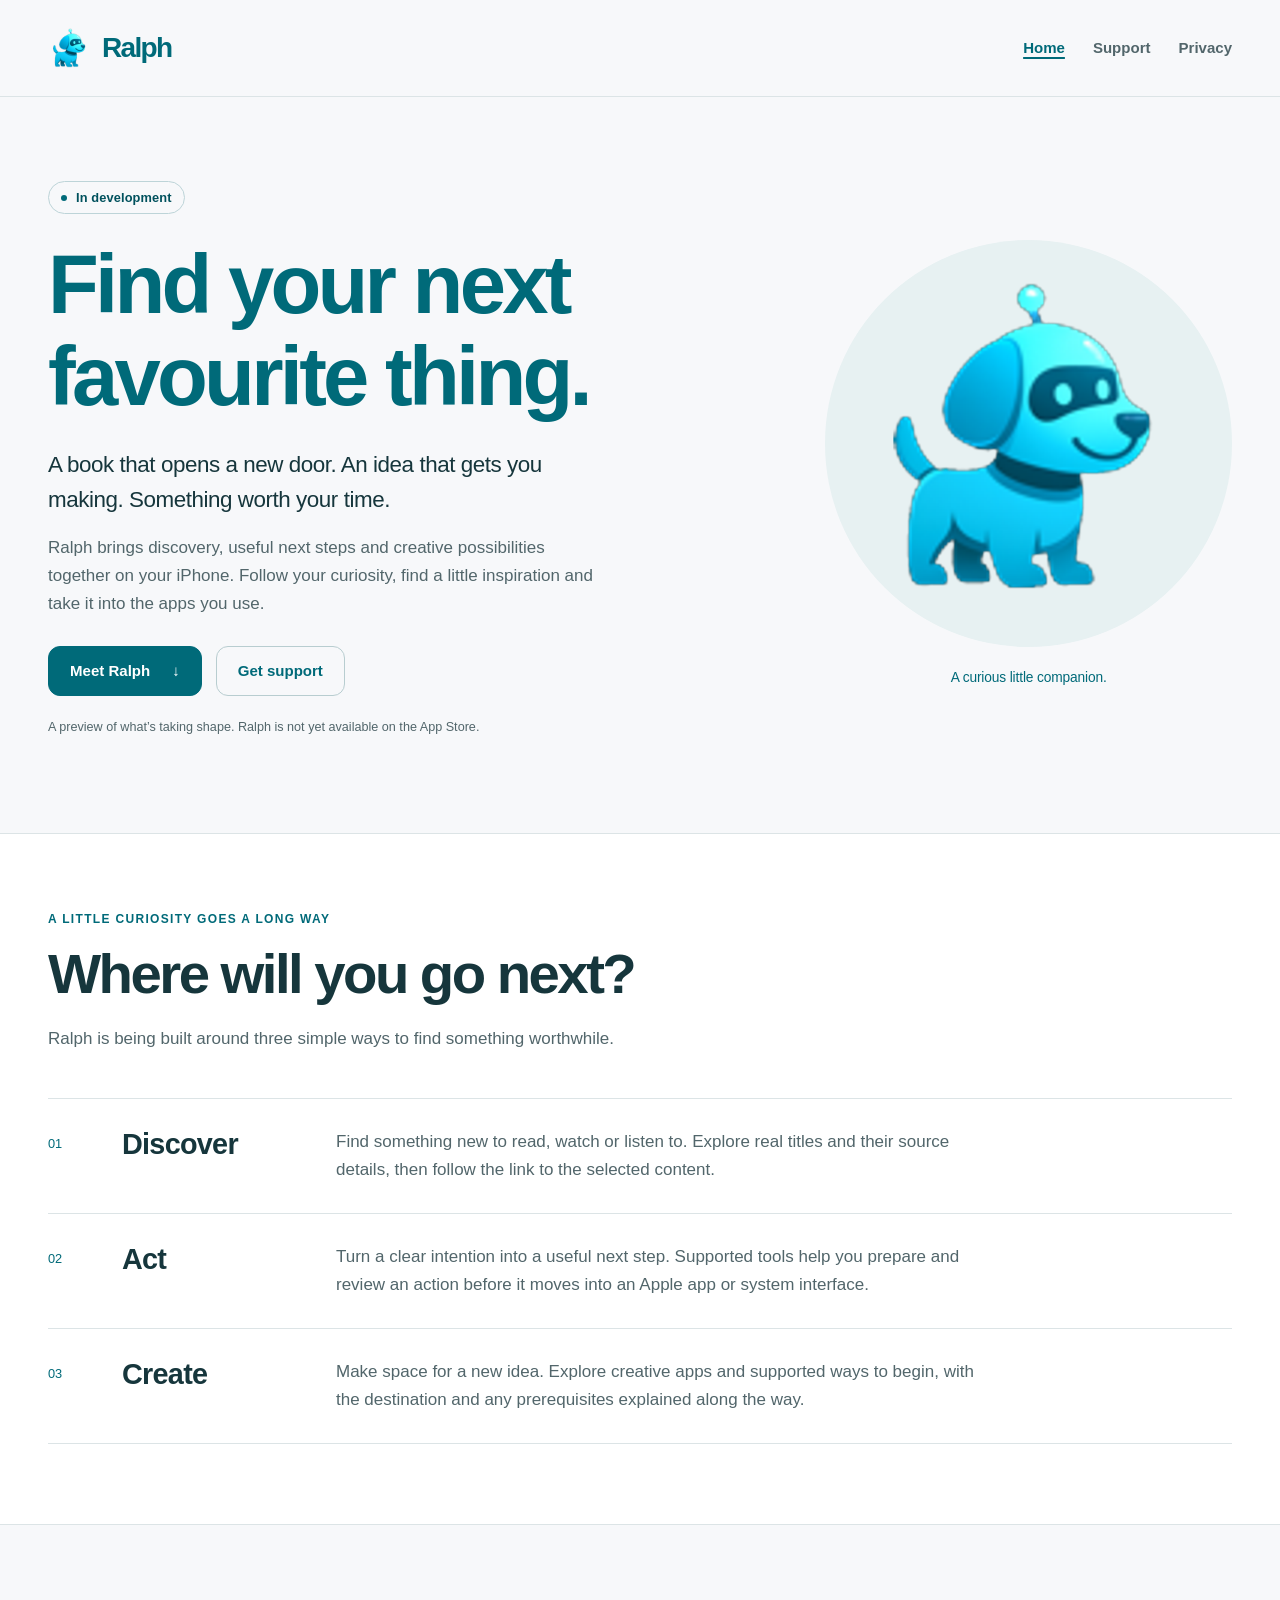
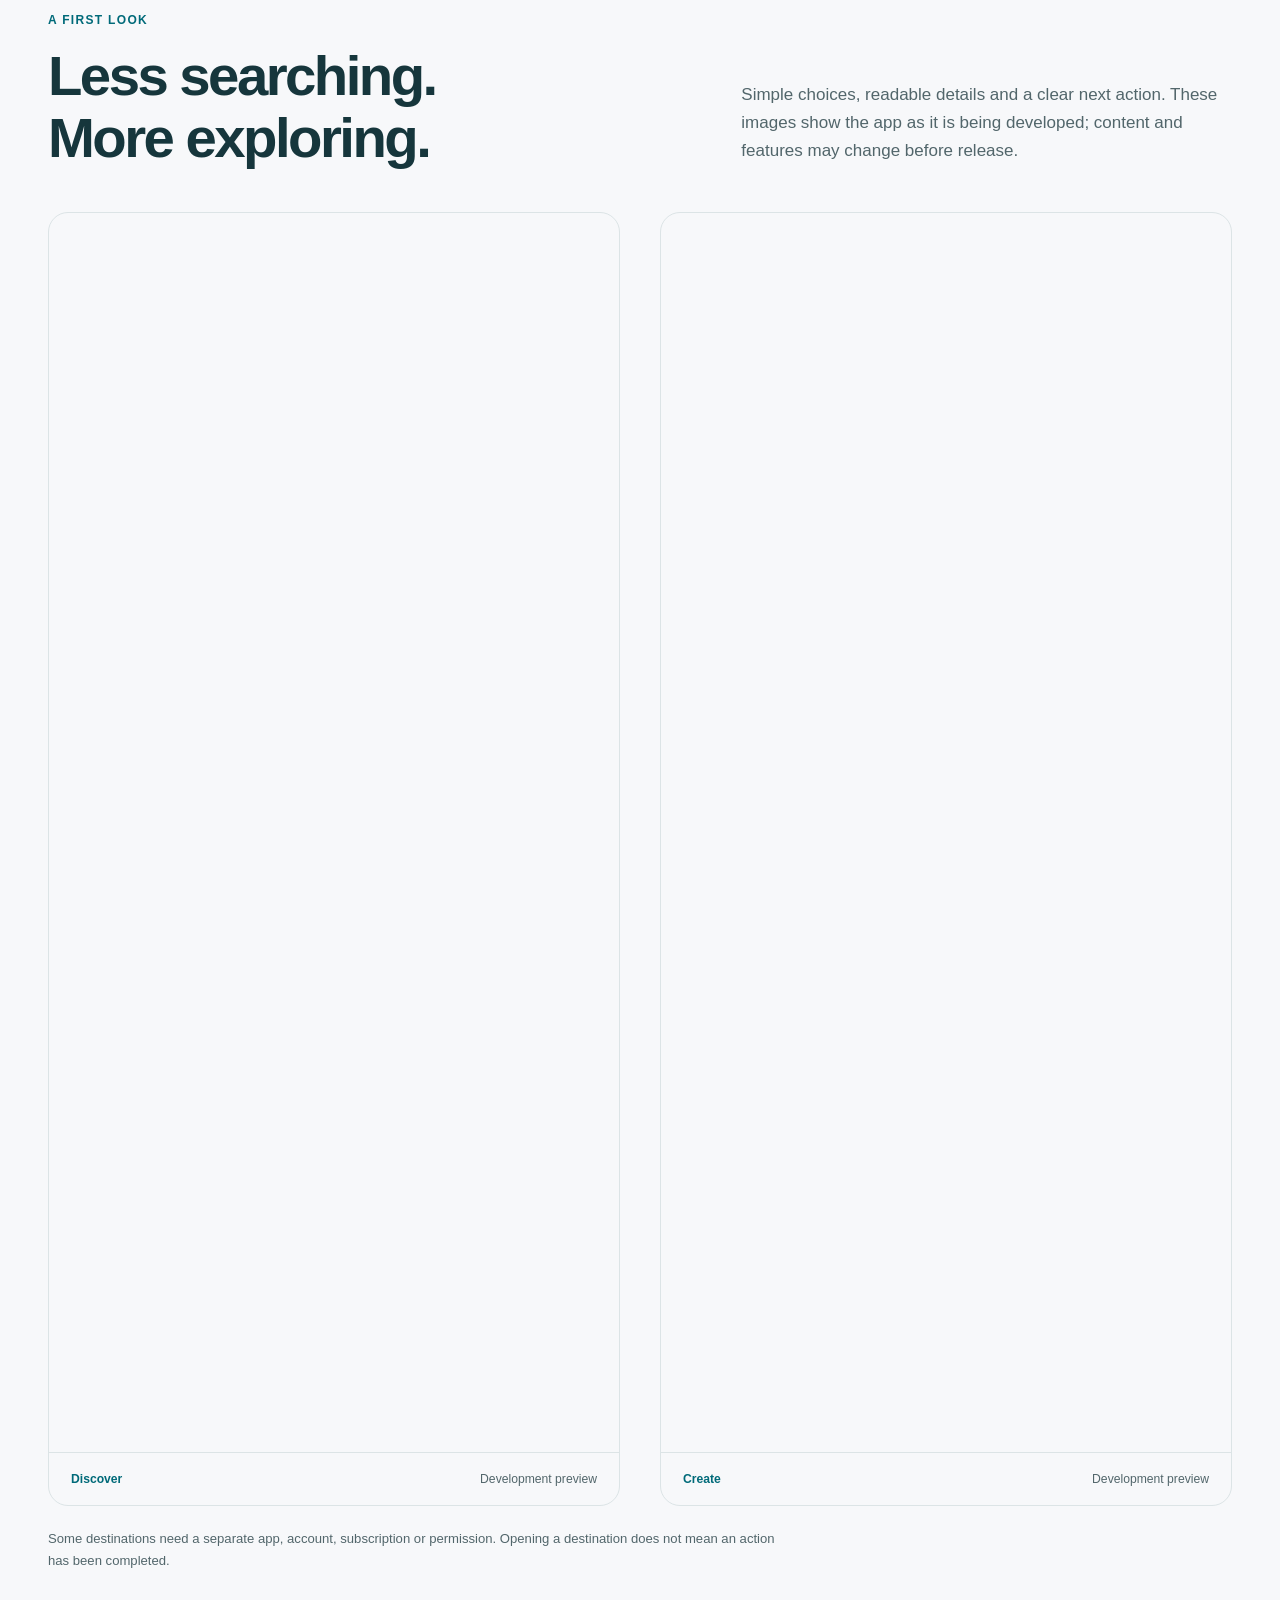
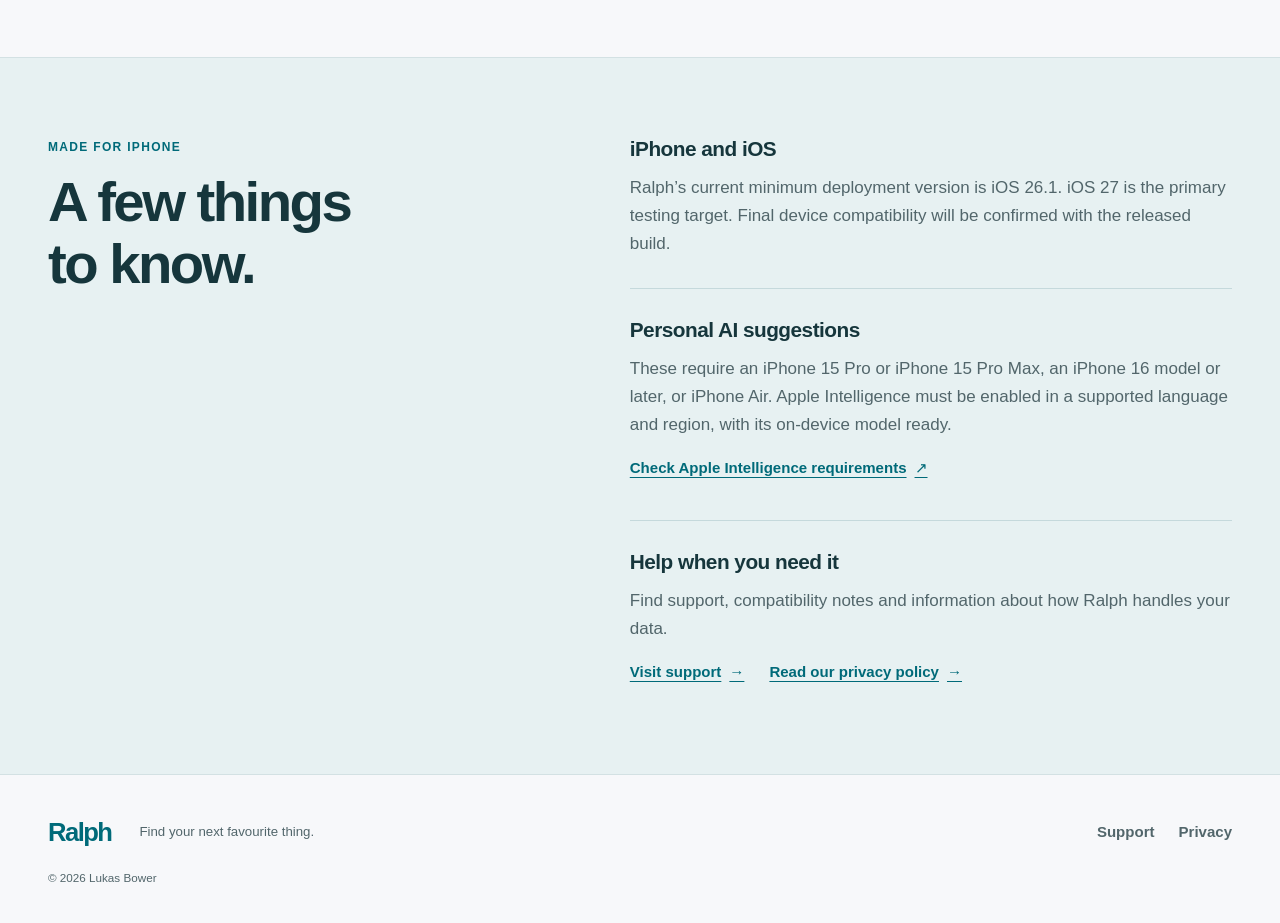
==== index.html @ ff12b62f "Create Ralph public website with support and privacy pages" ====
<!doctype html>
<!-- Author: Lukas Bower -->
<!-- Purpose: Introduce Ralph, its current development preview and iPhone requirements. -->
<!-- Copyright 2026 Lukas Bower -->
<html lang="en-AU">
<head>
  <meta charset="utf-8">
  <meta name="viewport" content="width=device-width, initial-scale=1">
  <meta name="description" content="Ralph helps you find your next favourite thing. Explore a preview of Discover, Act and Create for iPhone, with support and privacy information.">
  <meta name="theme-color" content="#006A79">
  <meta http-equiv="Content-Security-Policy" content="default-src 'self'; img-src 'self'; style-src 'self'; script-src 'none'; object-src 'none'; base-uri 'none'; form-action 'none'">
  <meta property="og:title" content="Ralph — Find your next favourite thing">
  <meta property="og:description" content="A little curiosity. A worthwhile discovery. Meet Ralph, an iPhone app in development.">
  <meta property="og:type" content="website">
  <meta property="og:url" content="https://lukeb-aidev.github.io/ralph-site/">
  <meta property="og:image" content="https://lukeb-aidev.github.io/ralph-site/assets/ralph-icon.png">
  <meta property="og:image:alt" content="Ralph’s friendly teal robot puppy">
  <link rel="canonical" href="https://lukeb-aidev.github.io/ralph-site/">
  <link rel="icon" type="image/png" href="assets/ralph-icon.png">
  <link rel="stylesheet" href="assets/styles.css">
  <title>Ralph — Find your next favourite thing</title>
</head>
<body>
  <a class="skip-link" href="#main">Skip to content</a>
  <header class="site-header">
    <div class="shell header-inner">
      <a class="brand" href="./" aria-label="Ralph home">
        <img src="assets/ralph-icon.png" width="44" height="44" alt="">
        <span>Ralph</span>
      </a>
      <nav class="nav" aria-label="Main navigation">
        <a href="./" aria-current="page">Home</a>
        <a href="support/">Support</a>
        <a href="privacy/">Privacy</a>
      </nav>
    </div>
  </header>

  <main id="main">
    <section class="hero shell" aria-labelledby="hero-title">
      <div class="hero-copy">
        <span class="status"><span aria-hidden="true"></span> In development</span>
        <h1 id="hero-title">Find your next<br class="desktop-break"> favourite thing.</h1>
        <p class="lede">A book that opens a new door. An idea that gets you making. Something worth your time.</p>
        <p class="hero-description">Ralph brings discovery, useful next steps and creative possibilities together on your iPhone. Follow your curiosity, find a little inspiration and take it into the apps you use.</p>
        <div class="actions">
          <a class="button" href="#explore">Meet Ralph <span aria-hidden="true">↓</span></a>
          <a class="button button-secondary" href="support/">Get support</a>
        </div>
        <p class="release-note">A preview of what’s taking shape. Ralph is not yet available on the App Store.</p>
      </div>
      <div class="hero-art">
        <div class="mascot-disc">
          <img src="assets/ralph-mascot.png" width="1024" height="1024" alt="Ralph, a cheerful teal robot puppy" fetchpriority="high">
        </div>
        <p>A curious little companion.</p>
      </div>
    </section>

    <section class="explore-section" id="explore" aria-labelledby="explore-title">
      <div class="shell">
        <div class="section-intro">
          <p class="eyebrow">A little curiosity goes a long way</p>
          <h2 id="explore-title">Where will you go next?</h2>
          <p>Ralph is being built around three simple ways to find something worthwhile.</p>
        </div>
        <div class="journey-list">
          <article class="journey">
            <span class="journey-number" aria-hidden="true">01</span>
            <h3>Discover</h3>
            <p>Find something new to read, watch or listen to. Explore real titles and their source details, then follow the link to the selected content.</p>
          </article>
          <article class="journey">
            <span class="journey-number" aria-hidden="true">02</span>
            <h3>Act</h3>
            <p>Turn a clear intention into a useful next step. Supported tools help you prepare and review an action before it moves into an Apple app or system interface.</p>
          </article>
          <article class="journey">
            <span class="journey-number" aria-hidden="true">03</span>
            <h3>Create</h3>
            <p>Make space for a new idea. Explore creative apps and supported ways to begin, with the destination and any prerequisites explained along the way.</p>
          </article>
        </div>
      </div>
    </section>

    <section class="preview-section shell" aria-labelledby="preview-title">
      <div class="section-intro preview-intro">
        <div>
          <p class="eyebrow">A first look</p>
          <h2 id="preview-title">Less searching.<br>More exploring.</h2>
        </div>
        <p>Simple choices, readable details and a clear next action. These images show the app as it is being developed; content and features may change before release.</p>
      </div>
      <div class="preview-grid">
        <figure class="preview-panel">
          <img src="assets/discover-preview.png" width="1320" height="2868" alt="Development preview of Ralph’s Discover screen, showing Italian learning books with source details and links to Apple Books." loading="lazy" decoding="async">
          <figcaption><span>Discover</span> <span>Development preview</span></figcaption>
        </figure>
        <figure class="preview-panel">
          <img src="assets/create-preview.png" width="1320" height="2868" alt="Development preview of Ralph’s Create screen, showing creative apps including Apple Invites, with destinations and prerequisites." loading="lazy" decoding="async">
          <figcaption><span>Create</span> <span>Development preview</span></figcaption>
        </figure>
      </div>
      <p class="preview-note">Some destinations need a separate app, account, subscription or permission. Opening a destination does not mean an action has been completed.</p>
    </section>

    <section class="requirements-section" aria-labelledby="requirements-title">
      <div class="shell requirements-layout">
        <div>
          <p class="eyebrow">Made for iPhone</p>
          <h2 id="requirements-title">A few things<br>to know.</h2>
        </div>
        <div class="requirements-copy">
          <div class="requirement">
            <h3>iPhone and iOS</h3>
            <p>Ralph’s current minimum deployment version is iOS 26.1. iOS 27 is the primary testing target. Final device compatibility will be confirmed with the released build.</p>
          </div>
          <div class="requirement">
            <h3>Personal AI suggestions</h3>
            <p>These require an iPhone 15 Pro or iPhone 15 Pro Max, an iPhone 16 model or later, or iPhone Air. Apple Intelligence must be enabled in a supported language and region, with its on-device model ready.</p>
            <a class="text-link" href="https://support.apple.com/en-us/121115">Check Apple Intelligence requirements <span aria-hidden="true">↗</span></a>
          </div>
          <div class="requirement">
            <h3>Help when you need it</h3>
            <p>Find support, compatibility notes and information about how Ralph handles your data.</p>
            <div class="inline-links"><a class="text-link" href="support/">Visit support <span aria-hidden="true">→</span></a><a class="text-link" href="privacy/">Read our privacy policy <span aria-hidden="true">→</span></a></div>
          </div>
        </div>
      </div>
    </section>
  </main>

  <footer class="site-footer">
    <div class="shell footer-inner">
      <a class="brand" href="./" aria-label="Ralph home"><span>Ralph</span></a>
      <p>Find your next favourite thing.</p>
      <nav aria-label="Footer navigation"><a href="support/">Support</a><a href="privacy/">Privacy</a></nav>
      <small>© 2026 Lukas Bower</small>
    </div>
  </footer>
</body>
</html>
---- assets/styles.css ----
/* Author: Lukas Bower */
/* Purpose: Present Ralph’s responsive, accessible public information site in its native teal identity. */
/* Copyright 2026 Lukas Bower */

:root {
  color-scheme: light;
  --teal: #006a79;
  --teal-dark: #00515d;
  --ink: #16363c;
  --muted: #52666b;
  --paper: #f7f8fa;
  --line: #dce4e6;
  --wash: #e7f1f2;
  --white: #fff;
  font-family: -apple-system, BlinkMacSystemFont, "Segoe UI", sans-serif;
  font-synthesis: none;
  text-rendering: optimizeLegibility;
  -webkit-font-smoothing: antialiased;
}

* { box-sizing: border-box; }
html { scroll-behavior: smooth; scroll-padding-top: 24px; }
body { margin: 0; background: var(--paper); color: var(--ink); font-size: 17px; line-height: 1.65; }
img { display: block; max-width: 100%; height: auto; }
a { color: var(--teal); text-underline-offset: 0.24em; }
a:hover { color: var(--teal-dark); }
a:focus-visible, summary:focus-visible { outline: 3px solid var(--teal); outline-offset: 5px; border-radius: 3px; }
button, input, textarea { font: inherit; }
h1, h2, h3, p, figure { margin: 0; }
h1, h2, h3 { letter-spacing: -0.045em; line-height: 1.1; }
h1 { font-size: clamp(3.15rem, 6.5vw, 5.55rem); font-weight: 740; color: var(--teal); }
h2 { font-size: clamp(2.2rem, 4.4vw, 3.65rem); font-weight: 700; }
h3 { font-size: 1.3rem; font-weight: 650; letter-spacing: -0.025em; }
.shell { width: min(1200px, calc(100% - 96px)); margin-inline: auto; }
.skip-link { position: absolute; z-index: 10; top: 8px; left: 8px; transform: translateY(-180%); background: var(--white); padding: 12px 20px; font-weight: 650; border: 2px solid var(--teal); border-radius: 10px; }
.skip-link:focus { transform: translateY(0); }

.site-header { border-bottom: 1px solid var(--line); }
.header-inner { display: flex; align-items: center; justify-content: space-between; gap: 24px; min-height: 96px; }
.brand { display: inline-flex; align-items: center; gap: 10px; flex-shrink: 0; min-height: 44px; text-decoration: none; font-size: 1.75rem; font-weight: 730; letter-spacing: -0.06em; }
.brand img { width: 44px; height: 44px; object-fit: contain; }
.nav { display: flex; gap: 28px; align-items: center; }
.nav a, .site-footer nav a { display: inline-flex; align-items: center; min-height: 44px; text-decoration: none; font-size: 0.94rem; font-weight: 550; color: var(--muted); }
.nav a:hover, .site-footer nav a:hover { color: var(--teal); text-decoration: underline; }
.nav a[aria-current="page"] { color: var(--teal); text-decoration: underline; text-decoration-thickness: 2px; }

.hero { display: grid; grid-template-columns: 1.5fr 0.85fr; align-items: center; gap: 60px; padding-block: 84px 96px; }
.status { display: inline-flex; gap: 9px; align-items: center; color: var(--teal-dark); font-size: 0.8rem; font-weight: 650; padding: 5px 12px; border: 1px solid #bdd4d8; border-radius: 999px; letter-spacing: 0.01em; }
.status > span { width: 6px; height: 6px; background: var(--teal); border-radius: 50%; }
.hero h1 { margin-top: 25px; }
.lede { font-size: clamp(1.15rem, 1.9vw, 1.4rem); color: var(--ink); line-height: 1.55; letter-spacing: -0.02em; }
.hero .lede { margin-top: 26px; max-width: 560px; }
.hero-description { max-width: 550px; color: var(--muted); margin-top: 16px; }
.actions { display: flex; align-items: center; flex-wrap: wrap; gap: 14px; margin-top: 28px; }
.button { display: inline-flex; align-items: center; justify-content: center; gap: 22px; min-height: 50px; padding: 10px 21px; border: 1px solid var(--teal); background: var(--teal); color: var(--white); border-radius: 12px; font-size: 0.94rem; line-height: 1.4; font-weight: 650; text-decoration: none; }
.button:hover { color: var(--white); background: var(--teal-dark); border-color: var(--teal-dark); }
.button-secondary { background: transparent; border-color: #b8cdd0; color: var(--teal); }
.button-secondary:hover { background: var(--wash); border-color: var(--teal); color: var(--teal-dark); }
.release-note { margin-top: 21px; color: var(--muted); font-size: 0.79rem; max-width: 475px; line-height: 1.6; }
.hero-art { margin-top: 12px; text-align: center; }
.mascot-disc { background: var(--wash); border-radius: 50%; width: 100%; aspect-ratio: 1; display: grid; place-items: center; }
.mascot-disc img { width: 86%; margin-top: -3%; }
.hero-art p { color: var(--teal); font-size: 0.86rem; letter-spacing: -0.01em; margin-top: 20px; }

.explore-section { background: var(--white); padding-block: 76px 80px; border-block: 1px solid var(--line); }
.eyebrow { color: var(--teal); font-size: 0.75rem; font-weight: 700; text-transform: uppercase; letter-spacing: 0.11em; line-height: 1.6; margin-bottom: 14px; }
.section-intro > p:last-child { max-width: 620px; margin-top: 20px; color: var(--muted); }
.journey-list { margin-top: 45px; }
.journey { display: grid; grid-template-columns: 50px 190px 1fr; align-items: start; gap: 24px; padding-block: 29px; border-top: 1px solid var(--line); }
.journey:last-child { border-bottom: 1px solid var(--line); }
.journey-number { font-size: 0.8rem; color: var(--teal); padding-top: 5px; font-variant-numeric: tabular-nums; }
.journey h3 { font-size: 1.8rem; font-weight: 620; padding-top: 1px; }
.journey p { color: var(--muted); max-width: 640px; }

.preview-section { padding-block: 86px; }
.preview-intro { display: grid; grid-template-columns: 1fr 0.8fr; align-items: end; gap: 80px; }
.preview-intro > p:last-child { margin: 0 0 3px; }
.preview-grid { display: grid; grid-template-columns: 1fr 1fr; gap: 40px; margin-top: 44px; }
.preview-panel { overflow: hidden; border: 1px solid var(--line); border-radius: 20px; background: var(--paper); }
.preview-panel img { width: 100%; }
.preview-panel figcaption { display: flex; justify-content: space-between; align-items: center; gap: 12px; padding: 16px 22px; border-top: 1px solid var(--line); font-size: 0.76rem; color: var(--muted); }
.preview-panel figcaption span:first-child { font-weight: 650; color: var(--teal); }
.preview-note { color: var(--muted); font-size: 0.82rem; max-width: 740px; margin-top: 22px; }

.requirements-section { background: var(--wash); padding-block: 80px; border-block: 1px solid #d3e1e3; }
.requirements-layout { display: grid; grid-template-columns: 0.8fr 1fr; gap: 100px; }
.requirement + .requirement { margin-top: 30px; padding-top: 30px; border-top: 1px solid #c5d9dc; }
.requirement p { color: var(--muted); margin-top: 13px; }
.text-link { display: inline-flex; align-items: center; gap: 8px; min-height: 44px; padding-block: 8px; font-size: 0.94rem; font-weight: 600; line-height: 1.5; }
.requirement .text-link { margin-top: 7px; }
.inline-links { display: flex; gap: 12px 25px; flex-wrap: wrap; }

.site-footer { padding-block: 35px; }
.footer-inner { display: flex; align-items: center; flex-wrap: wrap; gap: 14px 28px; }
.site-footer .brand { font-size: 1.6rem; }
.site-footer p { font-size: 0.83rem; color: var(--muted); margin-right: auto; }
.site-footer nav { display: flex; gap: 24px; }
.site-footer small { width: 100%; color: var(--muted); font-size: 0.73rem; }

/* Shared support and privacy page structure. */
.page-hero { max-width: 820px; padding-block: 70px 48px; }
.page-hero h1 { font-size: clamp(2.8rem, 5.5vw, 4.5rem); }
.page-hero .lede { max-width: 710px; margin-top: 23px; }
.page-hero .status { margin-bottom: 22px; }
.content-layout { display: grid; grid-template-columns: minmax(0, 2fr) minmax(240px, 1fr); align-items: start; gap: 64px; padding-bottom: 80px; }
.prose { max-width: 800px; }
.prose > * + * { margin-top: 20px; }
.prose h2 { font-size: 1.9rem; line-height: 1.2; margin-top: 44px; }
.prose h3 { margin-top: 30px; }
.prose h2:first-child, .prose h3:first-child { margin-top: 0; }
.prose p, .prose li { color: var(--muted); }
.prose ul, .prose ol { padding-left: 23px; }
.prose li + li { margin-top: 9px; }
.prose strong { color: var(--ink); font-weight: 650; }
.prose a { overflow-wrap: anywhere; }
.prose hr { border: 0; border-top: 1px solid var(--line); margin-block: 36px; }
.support-card { padding: 28px; border: 1px solid #c7dadd; background: var(--wash); border-radius: 16px; }
.support-card + .support-card { margin-top: 20px; }
.support-card h2 { font-size: 1.5rem; }
.support-card p { margin-top: 14px; color: var(--muted); font-size: 0.94rem; }
.support-card .button { margin-top: 20px; }
.support-card .text-link { margin-top: 8px; }
.support-card ul { padding-left: 20px; font-size: 0.94rem; color: var(--muted); }
.support-card li + li { margin-top: 8px; }
.updated { font-size: 0.8rem; color: var(--muted); margin-top: 20px; }

@media (min-width: 1500px) { .hero { padding-block: 105px 115px; } }
@media (max-width: 1050px) {
  .shell { width: calc(100% - 64px); }
  .hero { gap: 32px; grid-template-columns: 1.6fr 0.9fr; padding-block: 68px 76px; }
  h1 { font-size: clamp(3rem, 6.8vw, 4.7rem); }
  .journey { grid-template-columns: 40px 155px 1fr; gap: 20px; }
  .preview-intro, .requirements-layout { gap: 48px; }
  .preview-grid { gap: 25px; }
  .content-layout { gap: 34px; }
}
@media (max-width: 760px) {
  .shell { width: calc(100% - 40px); }
  .header-inner { min-height: 82px; gap: 15px; }
  .brand { font-size: 1.55rem; gap: 6px; }
  .brand img { width: 36px; height: 36px; }
  .nav { gap: 17px; }
  .nav a { font-size: 0.84rem; }
  .hero { grid-template-columns: 1fr; gap: 38px; padding-block: 47px 55px; }
  h1 { font-size: clamp(3rem, 9.7vw, 4.8rem); max-width: 630px; }
  .hero .lede { margin-top: 23px; font-size: 1.18rem; }
  .hero-description { max-width: 600px; }
  .hero-art { display: flex; align-items: center; justify-content: flex-start; gap: 23px; margin: 0; }
  .mascot-disc { width: 124px; flex-shrink: 0; }
  .hero-art p { max-width: 120px; margin: 0; text-align: left; font-size: 0.9rem; }
  .explore-section { padding-block: 53px 56px; }
  .section-intro > p:last-child { margin-top: 18px; }
  .journey-list { margin-top: 29px; }
  .journey { grid-template-columns: 32px 1fr; gap: 10px 12px; padding-block: 24px; }
  .journey h3 { font-size: 1.65rem; }
  .journey p { grid-column: 2; }
  .preview-section { padding-block: 56px; }
  .preview-intro { grid-template-columns: 1fr; gap: 22px; }
  .preview-grid { gap: 20px; margin-top: 29px; }
  .preview-panel { border-radius: 14px; }
  .preview-panel figcaption { flex-direction: column; align-items: flex-start; gap: 2px; padding: 13px; font-size: 0.7rem; }
  .requirements-section { padding-block: 54px; }
  .requirements-layout { grid-template-columns: 1fr; gap: 32px; }
  .requirements-layout h2 br { display: none; }
  .requirement + .requirement { margin-top: 24px; padding-top: 24px; }
  .footer-inner { gap: 8px 18px; }
  .site-footer p { flex: 1; }
  .site-footer nav { width: 100%; gap: 25px; }
  .site-footer small { margin-top: 4px; }
  .page-hero { padding-block: 47px 35px; }
  .content-layout { grid-template-columns: 1fr; gap: 35px; padding-bottom: 55px; }
  .support-card { padding: 24px; }
}
@media (max-width: 430px) {
  body { font-size: 16px; }
  .shell { width: calc(100% - 36px); }
  .header-inner { flex-wrap: wrap; justify-content: center; gap: 0 20px; padding-block: 12px 9px; }
  .header-inner .brand { margin-right: auto; }
  .nav { gap: 16px; }
  .nav a { font-size: 0.8rem; }
  .brand { font-size: 1.45rem; }
  .brand img { width: 30px; height: 30px; }
  .hero { padding-top: 36px; }
  .hero h1 { font-size: clamp(2.8rem, 10.1vw, 3.5rem); margin-top: 23px; }
  .desktop-break { display: none; }
  .actions { gap: 12px; }
  .button { padding-inline: 17px; }
  .preview-grid { grid-template-columns: 1fr; gap: 25px; }
  .preview-panel figcaption { flex-direction: row; align-items: center; font-size: 0.75rem; padding: 15px 18px; }
  .site-footer p { flex-basis: 100%; order: 1; }
  .site-footer nav { width: auto; margin-left: auto; }
  .site-footer small { order: 2; }
}
@media (prefers-reduced-motion: reduce) { html { scroll-behavior: auto; } }
@media print {
  .site-header, .site-footer, .actions, .hero-art, .preview-section, .skip-link { display: none; }
  body { background: white; color: black; }
  .shell { width: 100%; }
  .hero, .explore-section, .requirements-section, .page-hero { padding-block: 24px; }
  .hero, .requirements-layout, .content-layout { display: block; }
  .requirements-copy { margin-top: 25px; }
  a { color: black; }
}
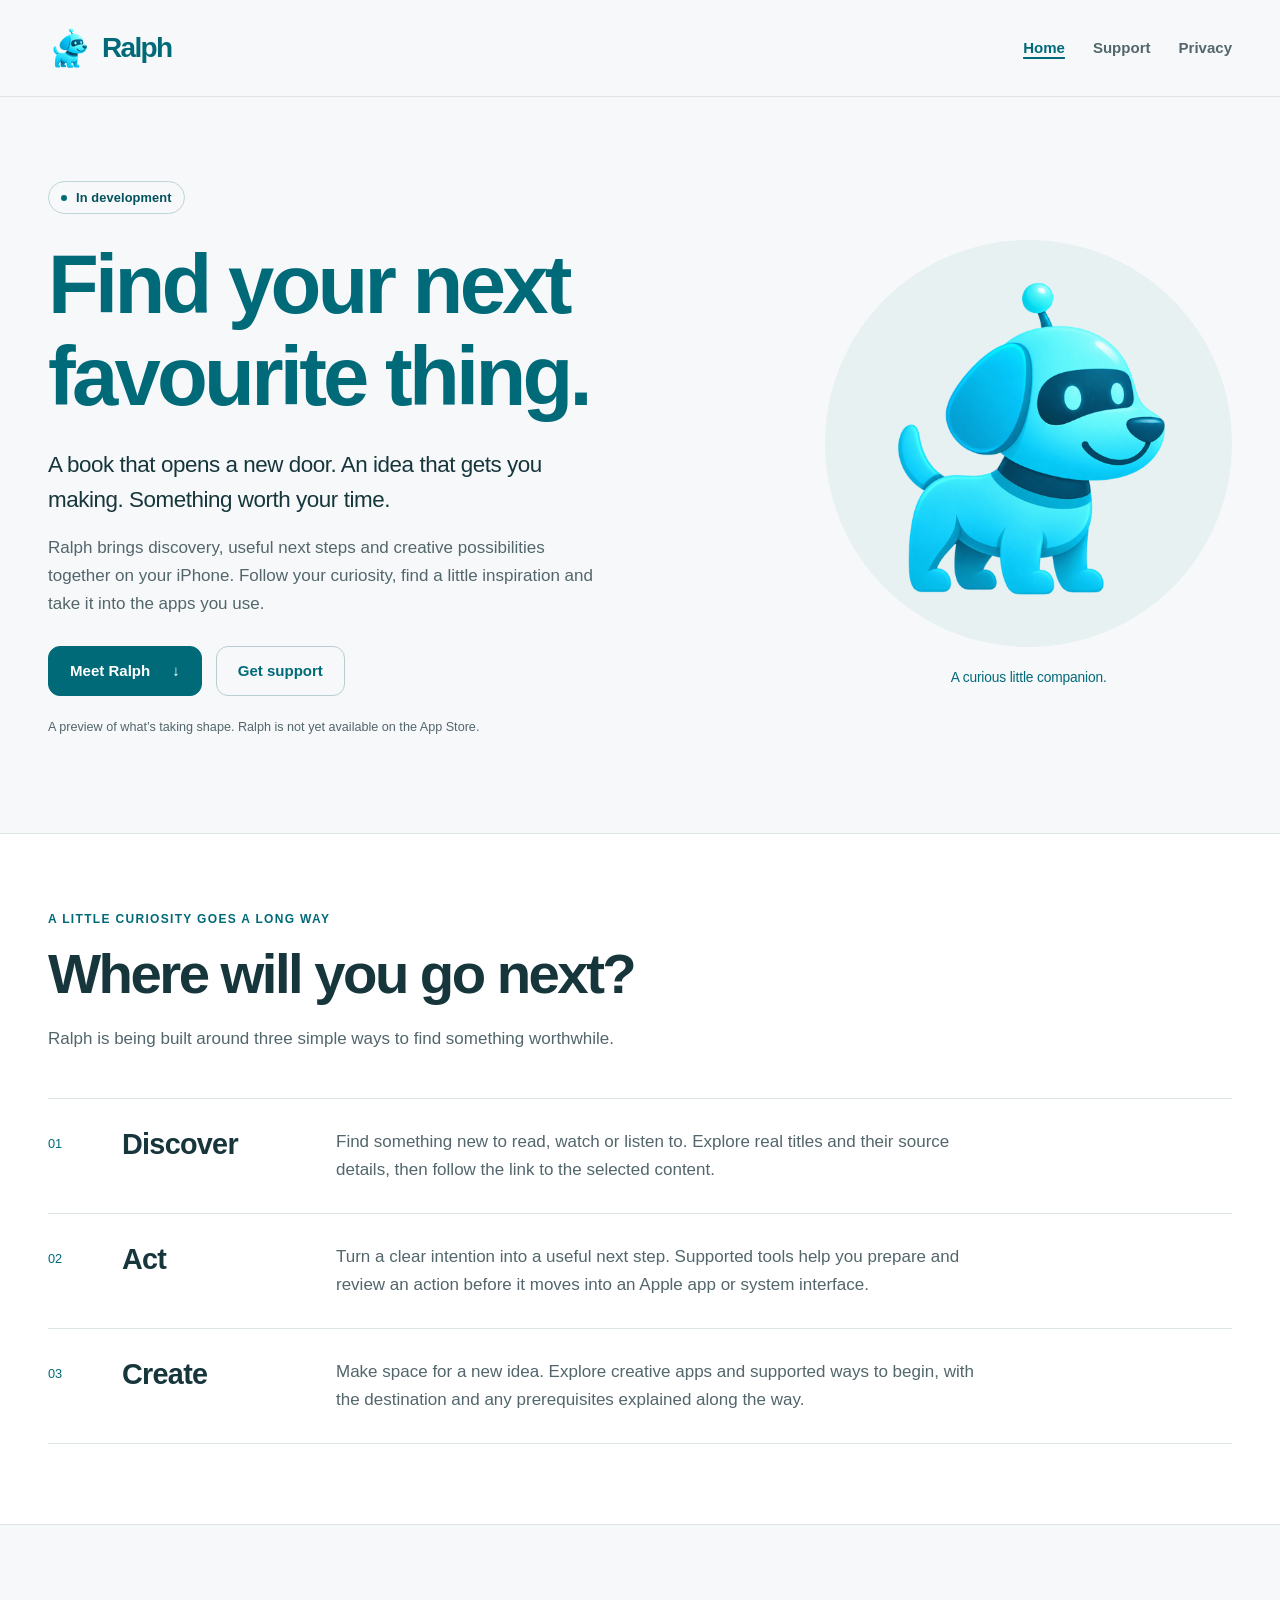
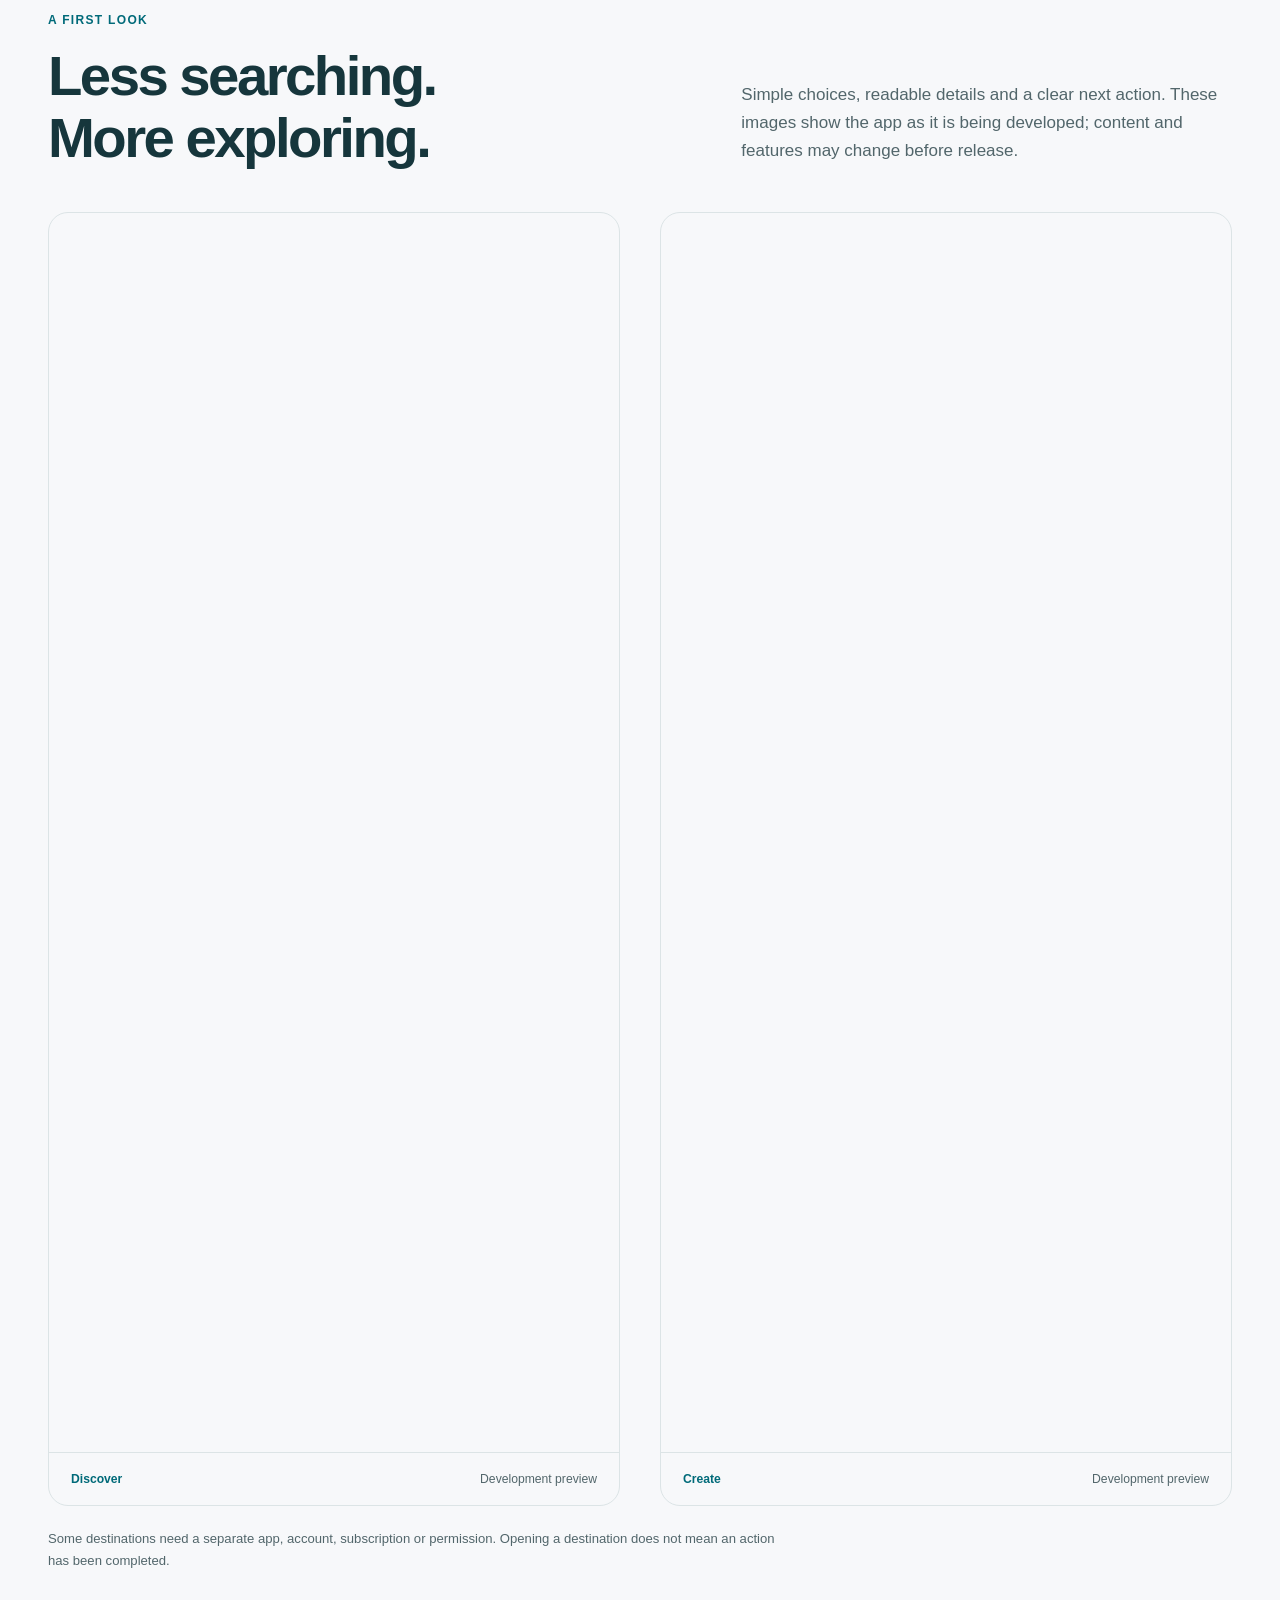
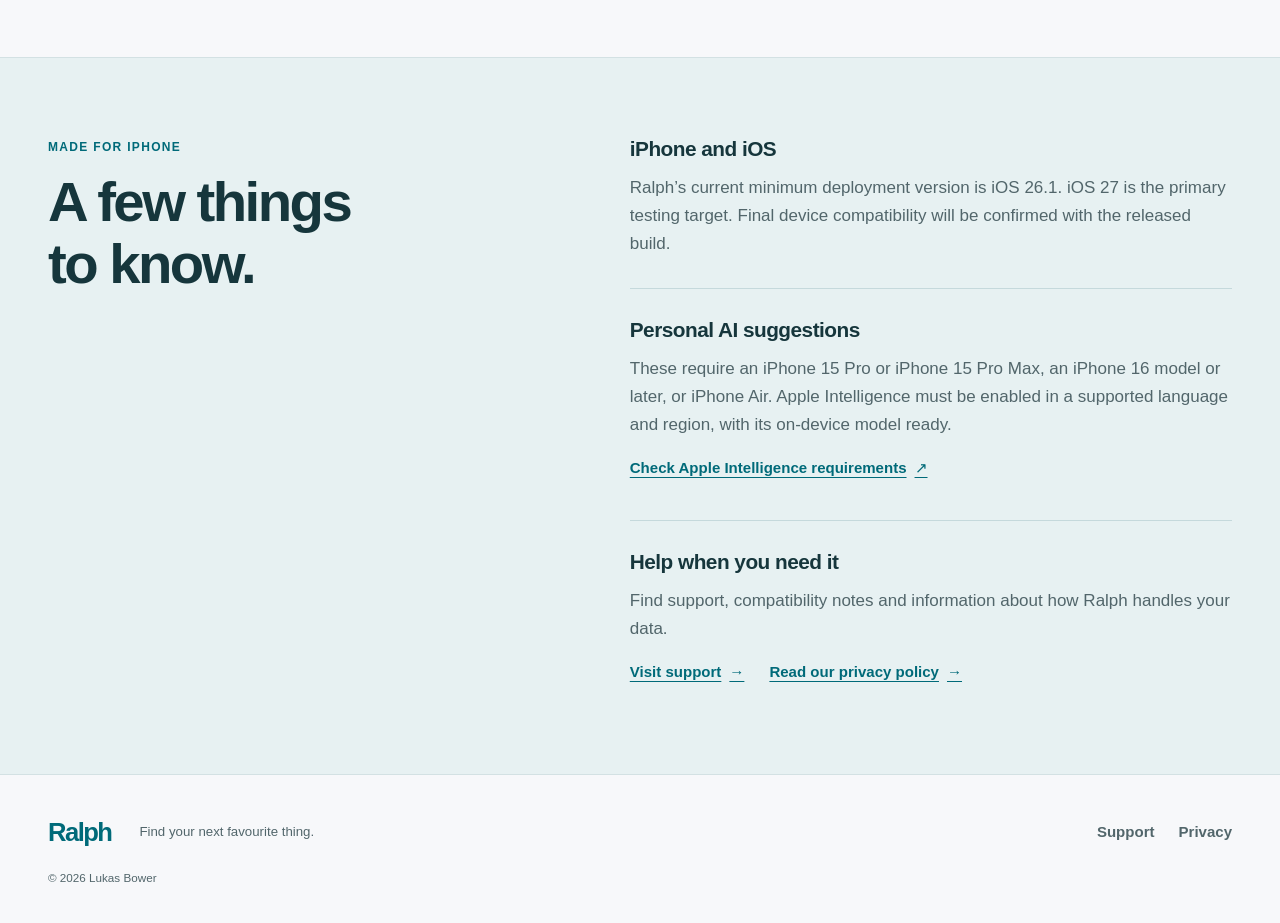
==== commit d4473e88: "Replace pixelated Ralph logo with crisp responsive artwork" ====
--- a/index.html
+++ b/index.html
@@ -13,10 +13,11 @@
   <meta property="og:description" content="A little curiosity. A worthwhile discovery. Meet Ralph, an iPhone app in development.">
   <meta property="og:type" content="website">
   <meta property="og:url" content="https://lukeb-aidev.github.io/ralph-site/">
-  <meta property="og:image" content="https://lukeb-aidev.github.io/ralph-site/assets/ralph-icon.png">
+  <meta property="og:image" content="https://lukeb-aidev.github.io/ralph-site/assets/ralph-icon.png?v=00e5f4855913">
   <meta property="og:image:alt" content="Ralph’s friendly teal robot puppy">
   <link rel="canonical" href="https://lukeb-aidev.github.io/ralph-site/">
-  <link rel="icon" type="image/png" href="assets/ralph-icon.png">
+  <link rel="icon" type="image/png" sizes="64x64" href="assets/ralph-icon-64.png?v=00e5f4855913">
+  <link rel="icon" type="image/png" sizes="128x128" href="assets/ralph-icon-128.png?v=00e5f4855913">
   <link rel="stylesheet" href="assets/styles.css">
   <title>Ralph — Find your next favourite thing</title>
 </head>
@@ -25,7 +26,7 @@
   <header class="site-header">
     <div class="shell header-inner">
       <a class="brand" href="./" aria-label="Ralph home">
-        <img src="assets/ralph-icon.png" width="44" height="44" alt="">
+        <img src="assets/ralph-icon-64.png?v=00e5f4855913" srcset="assets/ralph-icon-64.png?v=00e5f4855913 64w, assets/ralph-icon-128.png?v=00e5f4855913 128w" sizes="(max-width: 430px) 30px, (max-width: 760px) 36px, 44px" width="44" height="44" alt="">
         <span>Ralph</span>
       </a>
       <nav class="nav" aria-label="Main navigation">
@@ -51,7 +52,7 @@
       </div>
       <div class="hero-art">
         <div class="mascot-disc">
-          <img src="assets/ralph-mascot.png" width="1024" height="1024" alt="Ralph, a cheerful teal robot puppy" fetchpriority="high">
+          <img src="assets/ralph-mascot-1024.png?v=00e5f4855913" srcset="assets/ralph-mascot-512.png?v=00e5f4855913 512w, assets/ralph-mascot-1024.png?v=00e5f4855913 1024w, assets/ralph-mascot-master.png?v=00e5f4855913 1254w" sizes="(max-width: 760px) 107px, (max-width: 1050px) 30vw, 360px" width="1024" height="1024" alt="Ralph, a cheerful teal robot puppy" fetchpriority="high">
         </div>
         <p>A curious little companion.</p>
       </div>
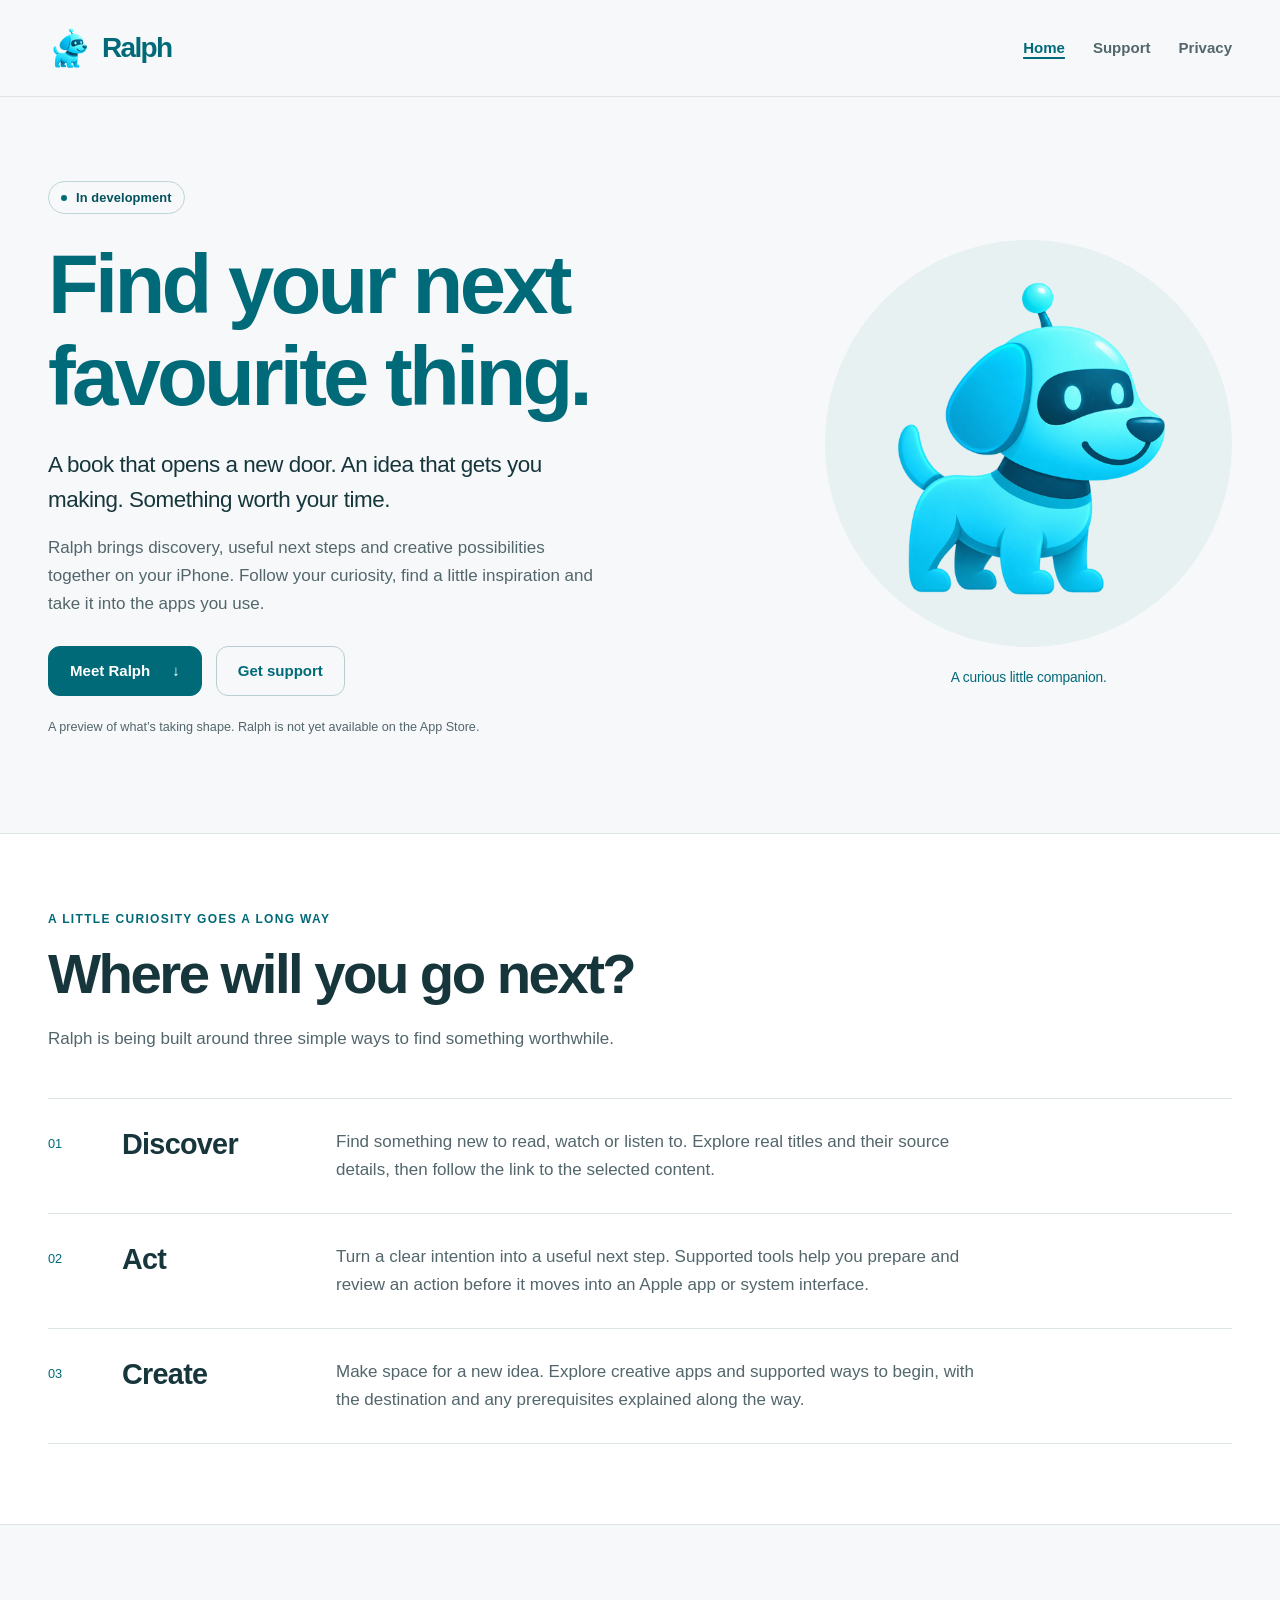
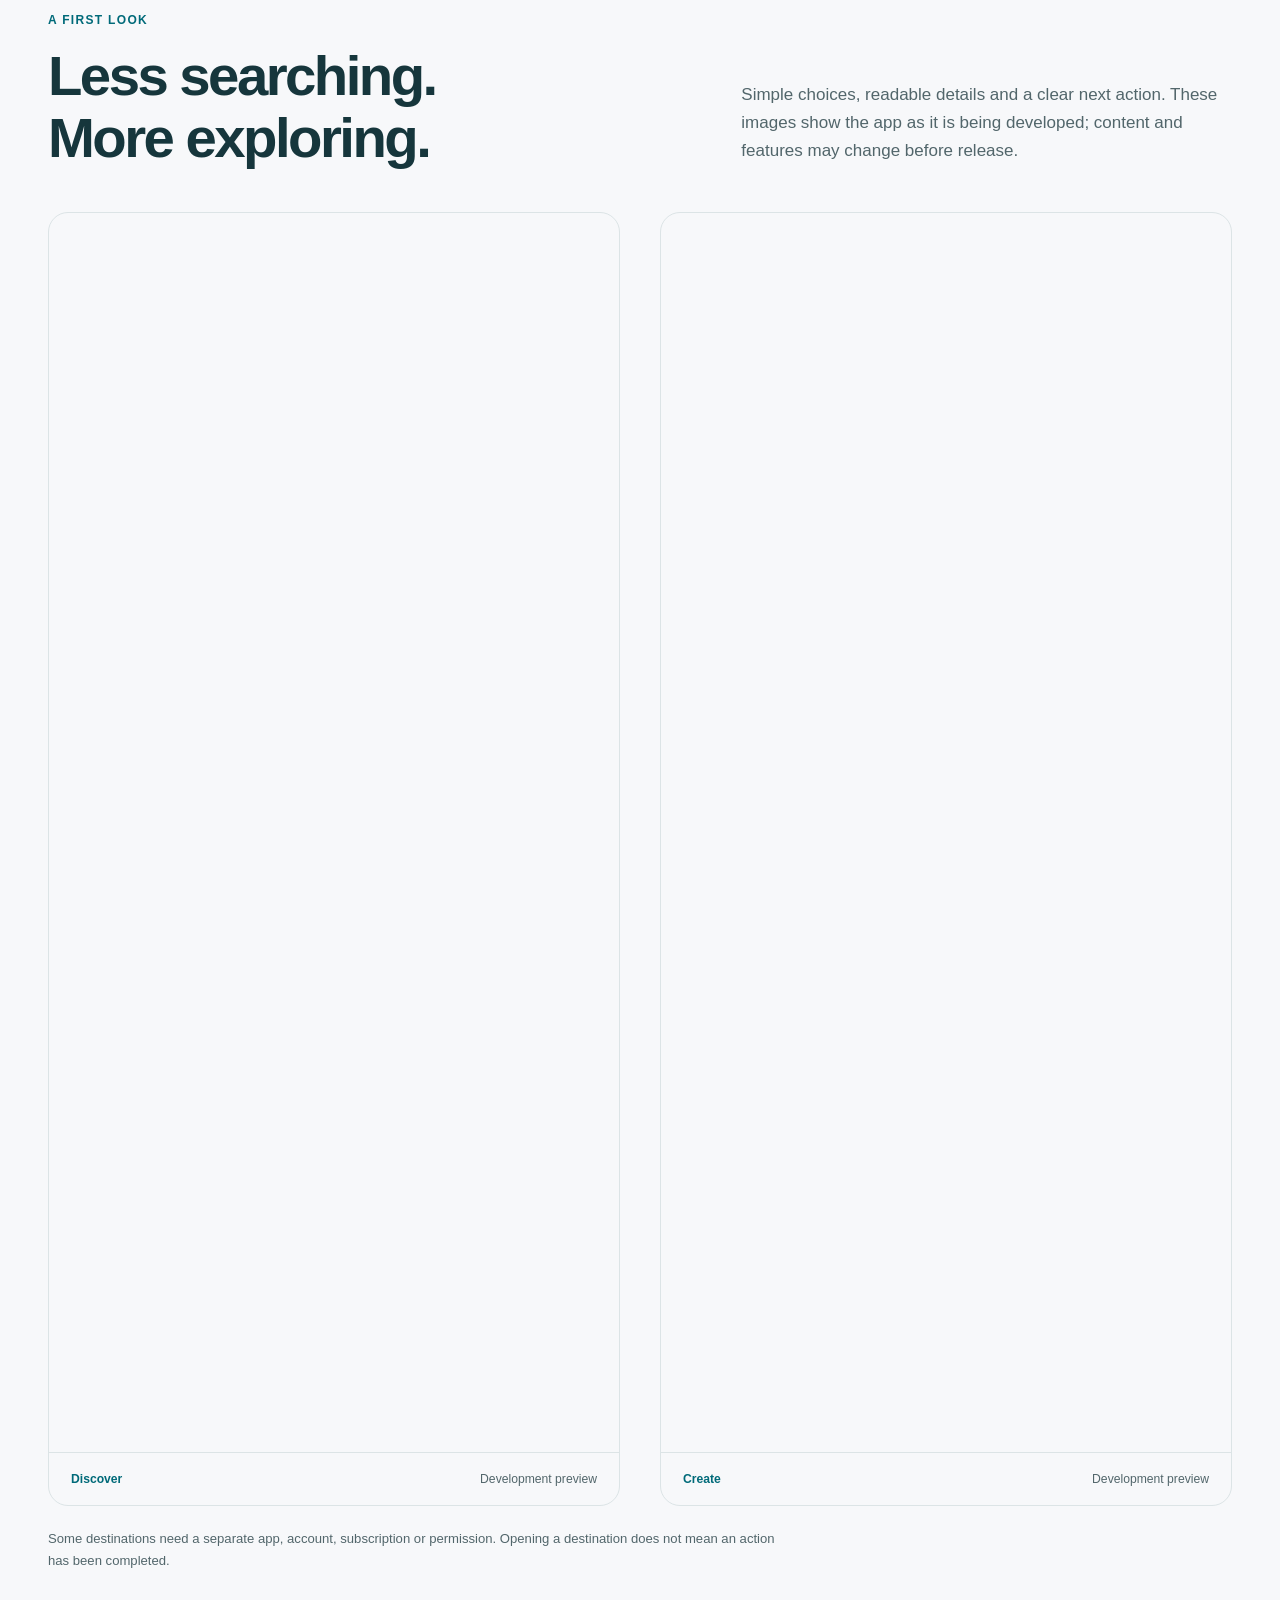
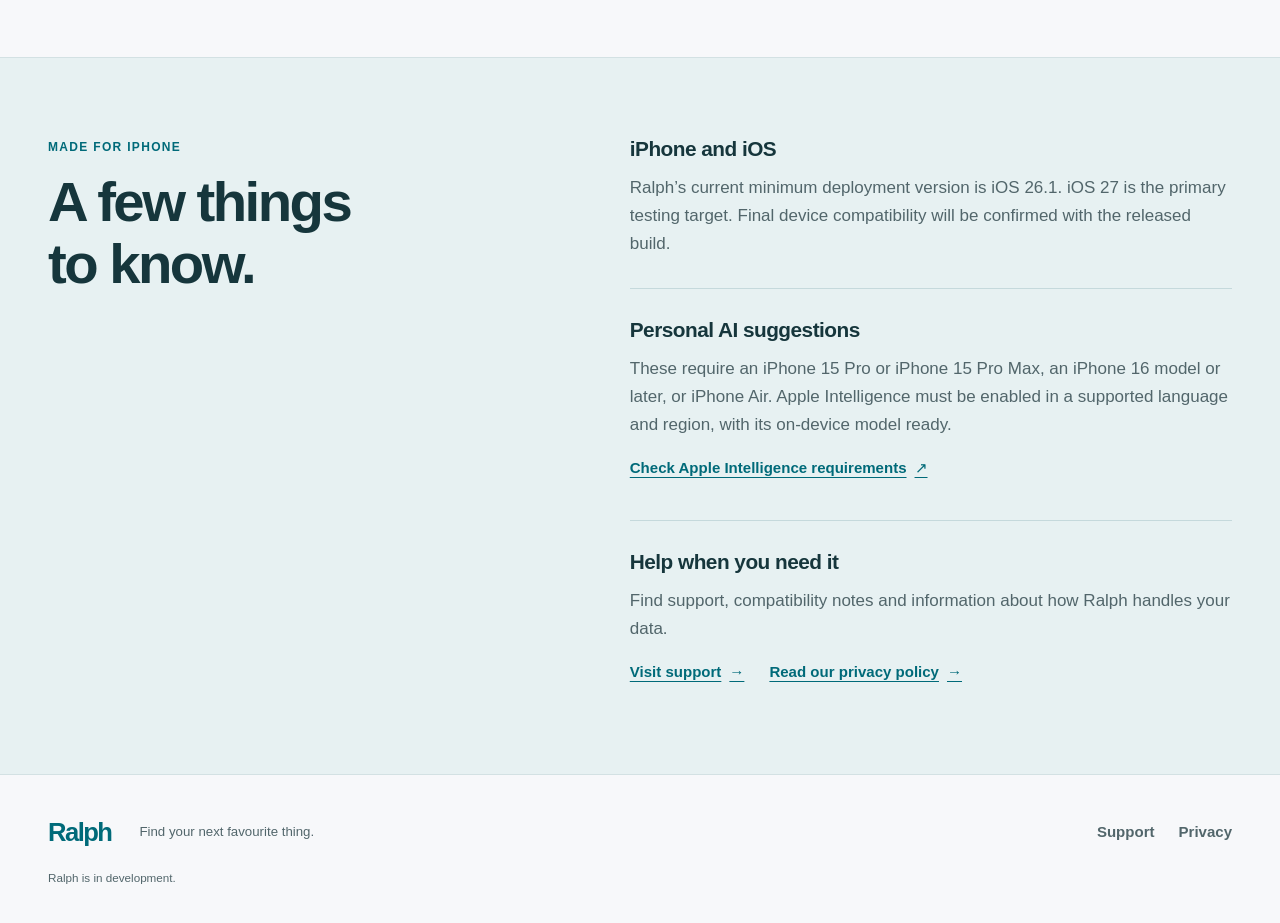
==== commit 0d02aa66: "Use Ralph branding throughout public site" ====
--- a/index.html
+++ b/index.html
@@ -1,7 +1,5 @@
 <!doctype html>
-<!-- Author: Lukas Bower -->
 <!-- Purpose: Introduce Ralph, its current development preview and iPhone requirements. -->
-<!-- Copyright 2026 Lukas Bower -->
 <html lang="en-AU">
 <head>
   <meta charset="utf-8">
@@ -13,11 +11,11 @@
   <meta property="og:description" content="A little curiosity. A worthwhile discovery. Meet Ralph, an iPhone app in development.">
   <meta property="og:type" content="website">
   <meta property="og:url" content="https://lukeb-aidev.github.io/ralph-site/">
-  <meta property="og:image" content="https://lukeb-aidev.github.io/ralph-site/assets/ralph-icon.png?v=00e5f4855913">
+  <meta property="og:image" content="https://lukeb-aidev.github.io/ralph-site/assets/ralph-icon.png?v=854c5dc3bb1d">
   <meta property="og:image:alt" content="Ralph’s friendly teal robot puppy">
   <link rel="canonical" href="https://lukeb-aidev.github.io/ralph-site/">
-  <link rel="icon" type="image/png" sizes="64x64" href="assets/ralph-icon-64.png?v=00e5f4855913">
-  <link rel="icon" type="image/png" sizes="128x128" href="assets/ralph-icon-128.png?v=00e5f4855913">
+  <link rel="icon" type="image/png" sizes="64x64" href="assets/ralph-icon-64.png?v=854c5dc3bb1d">
+  <link rel="icon" type="image/png" sizes="128x128" href="assets/ralph-icon-128.png?v=854c5dc3bb1d">
   <link rel="stylesheet" href="assets/styles.css">
   <title>Ralph — Find your next favourite thing</title>
 </head>
@@ -26,7 +24,7 @@
   <header class="site-header">
     <div class="shell header-inner">
       <a class="brand" href="./" aria-label="Ralph home">
-        <img src="assets/ralph-icon-64.png?v=00e5f4855913" srcset="assets/ralph-icon-64.png?v=00e5f4855913 64w, assets/ralph-icon-128.png?v=00e5f4855913 128w" sizes="(max-width: 430px) 30px, (max-width: 760px) 36px, 44px" width="44" height="44" alt="">
+        <img src="assets/ralph-icon-64.png?v=854c5dc3bb1d" srcset="assets/ralph-icon-64.png?v=854c5dc3bb1d 64w, assets/ralph-icon-128.png?v=854c5dc3bb1d 128w" sizes="(max-width: 430px) 30px, (max-width: 760px) 36px, 44px" width="44" height="44" alt="">
         <span>Ralph</span>
       </a>
       <nav class="nav" aria-label="Main navigation">
@@ -52,7 +50,7 @@
       </div>
       <div class="hero-art">
         <div class="mascot-disc">
-          <img src="assets/ralph-mascot-1024.png?v=00e5f4855913" srcset="assets/ralph-mascot-512.png?v=00e5f4855913 512w, assets/ralph-mascot-1024.png?v=00e5f4855913 1024w, assets/ralph-mascot-master.png?v=00e5f4855913 1254w" sizes="(max-width: 760px) 107px, (max-width: 1050px) 30vw, 360px" width="1024" height="1024" alt="Ralph, a cheerful teal robot puppy" fetchpriority="high">
+          <img src="assets/ralph-mascot-1024.png?v=854c5dc3bb1d" srcset="assets/ralph-mascot-512.png?v=854c5dc3bb1d 512w, assets/ralph-mascot-1024.png?v=854c5dc3bb1d 1024w, assets/ralph-mascot-master.png?v=854c5dc3bb1d 1254w" sizes="(max-width: 760px) 107px, (max-width: 1050px) 30vw, 360px" width="1024" height="1024" alt="Ralph, a cheerful teal robot puppy" fetchpriority="high">
         </div>
         <p>A curious little companion.</p>
       </div>
@@ -137,7 +135,7 @@
       <a class="brand" href="./" aria-label="Ralph home"><span>Ralph</span></a>
       <p>Find your next favourite thing.</p>
       <nav aria-label="Footer navigation"><a href="support/">Support</a><a href="privacy/">Privacy</a></nav>
-      <small>© 2026 Lukas Bower</small>
+      <small>Ralph is in development.</small>
     </div>
   </footer>
 </body>
--- a/assets/styles.css
+++ b/assets/styles.css
@@ -1,6 +1,4 @@
-/* Author: Lukas Bower */
 /* Purpose: Present Ralph’s responsive, accessible public information site in its native teal identity. */
-/* Copyright 2026 Lukas Bower */
 
 :root {
   color-scheme: light;
